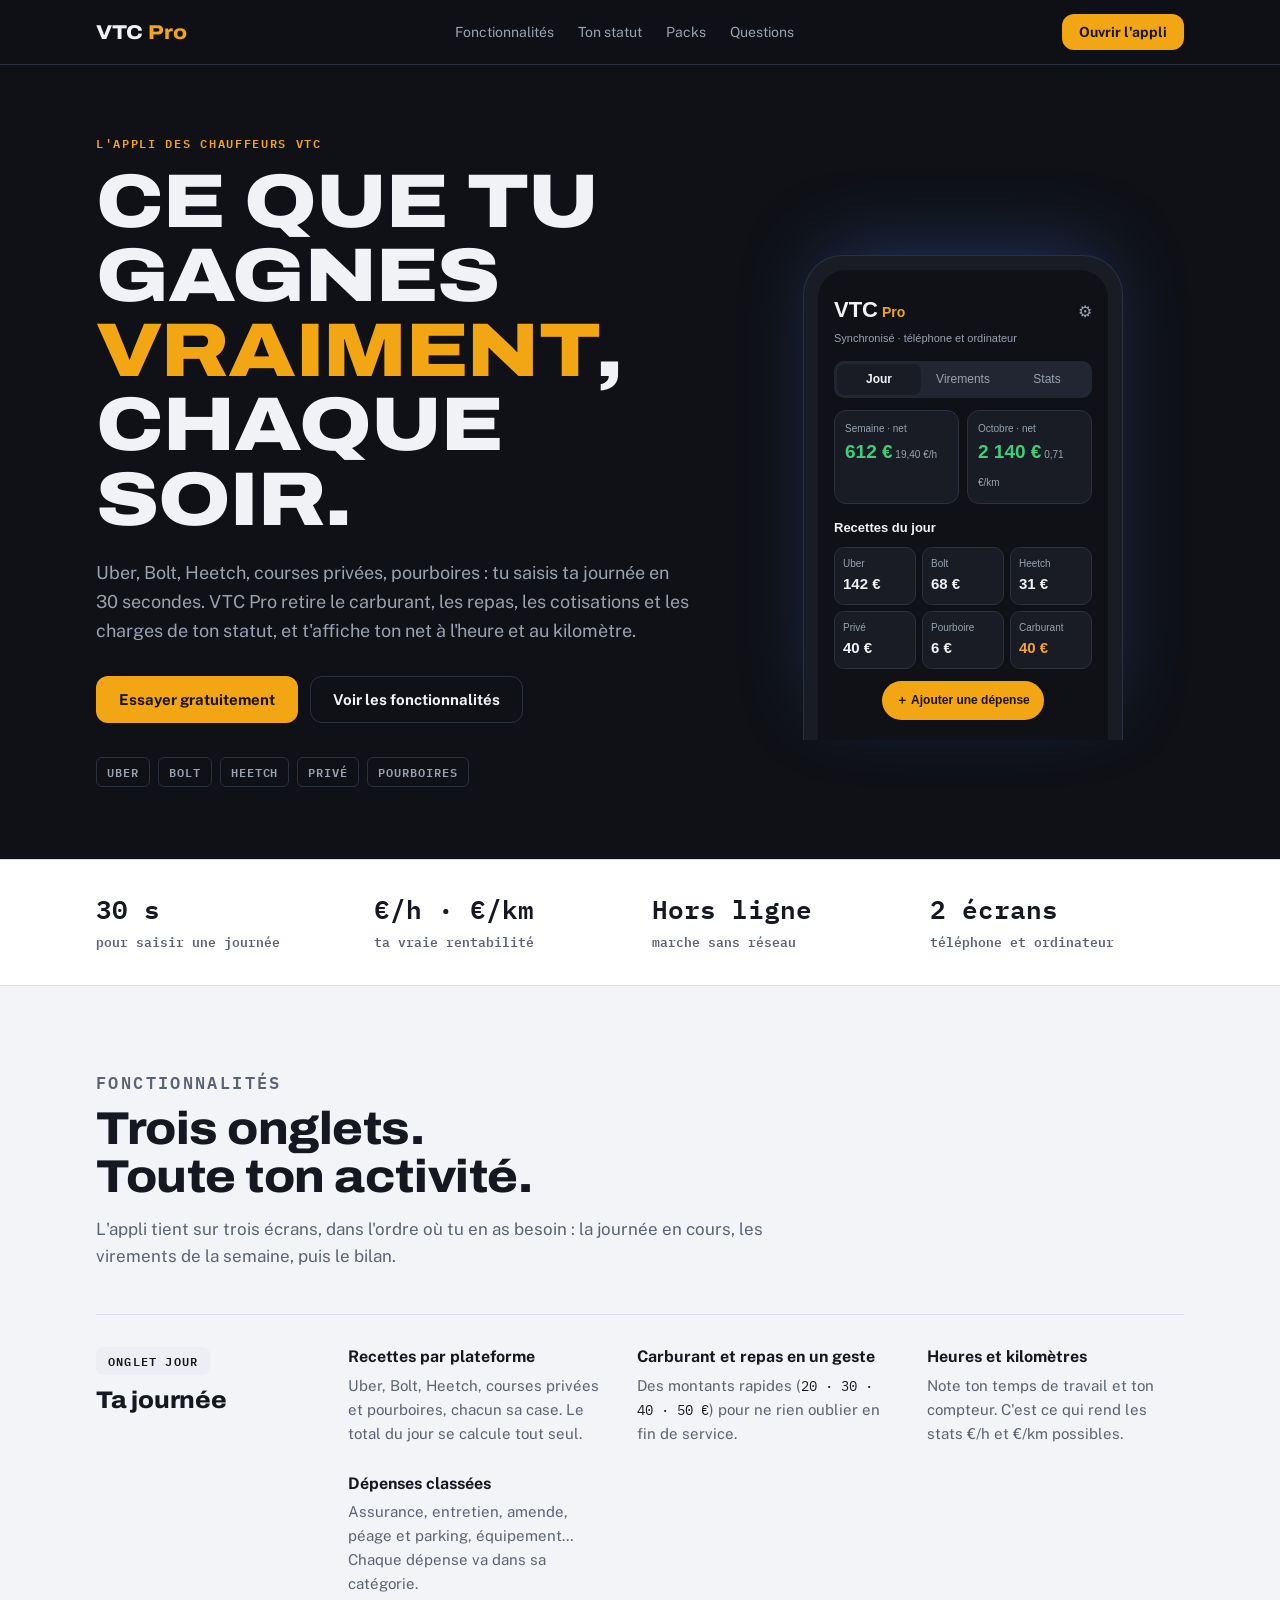
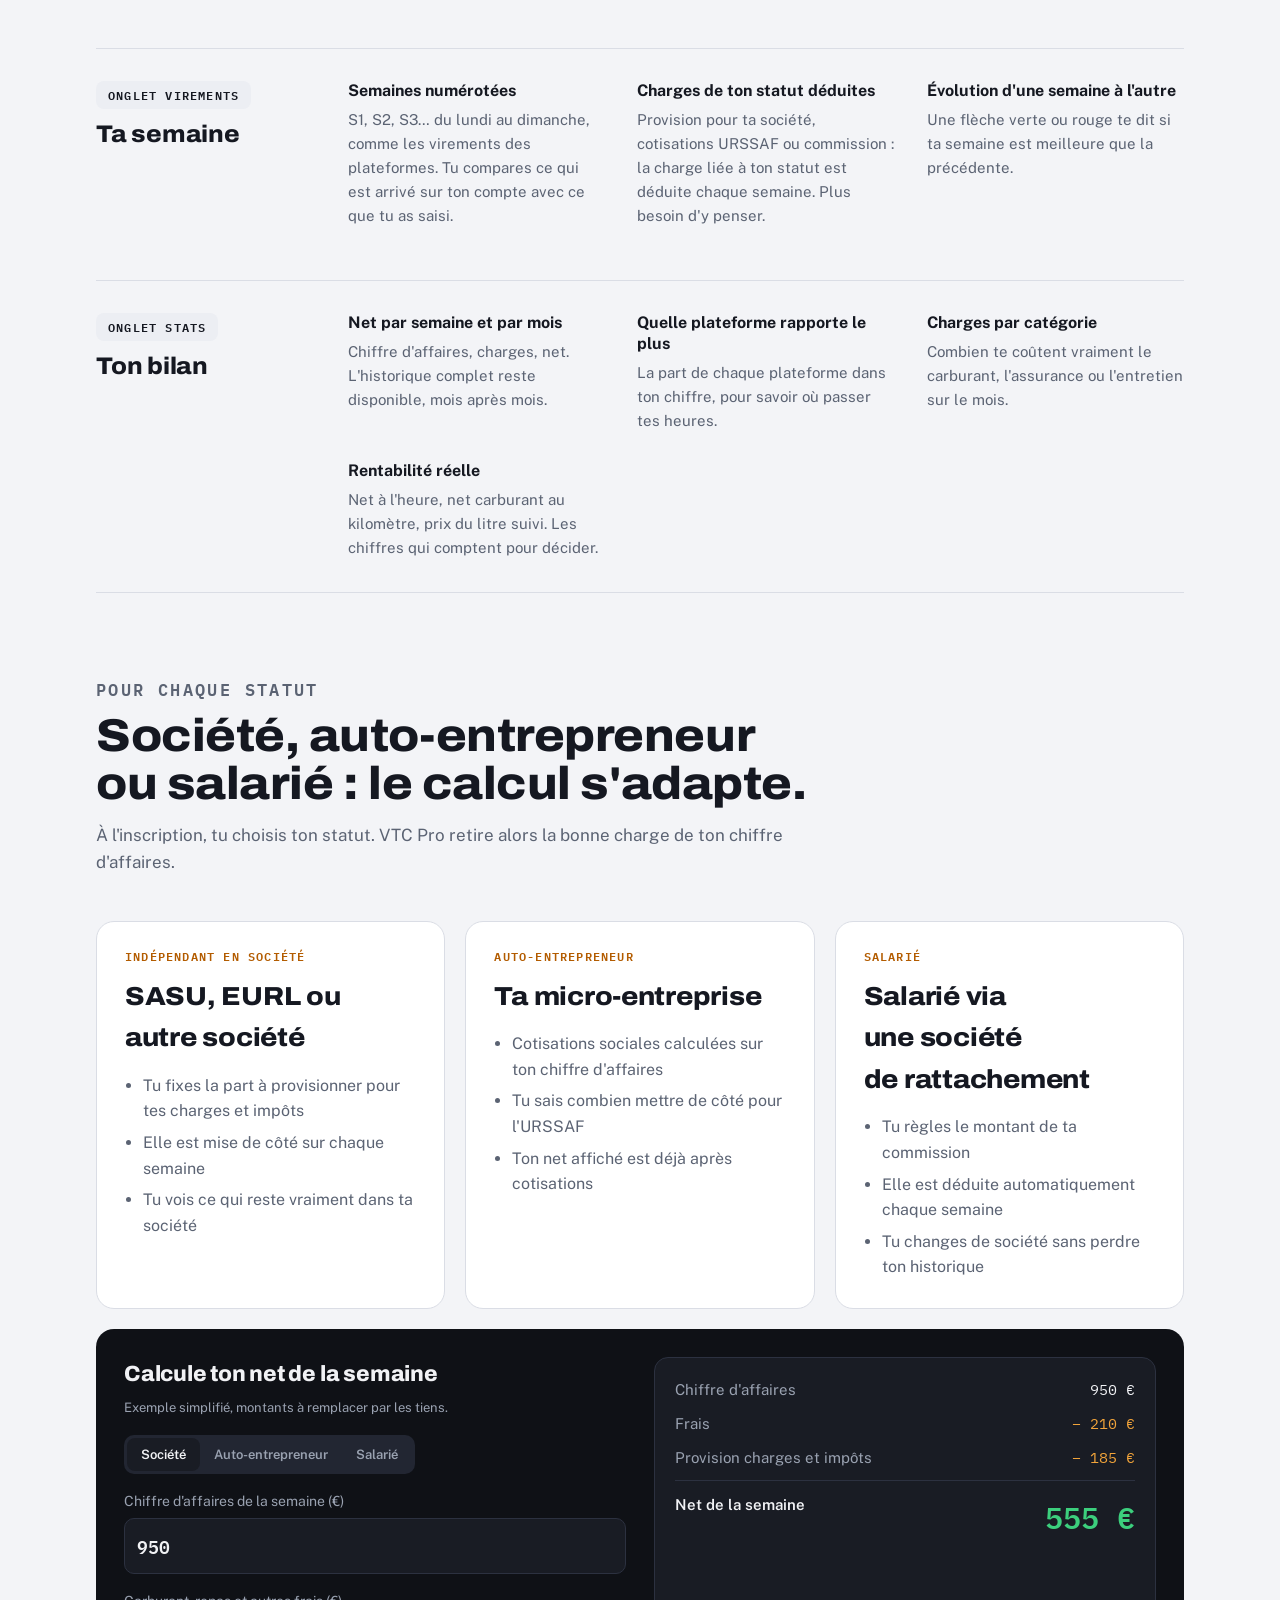
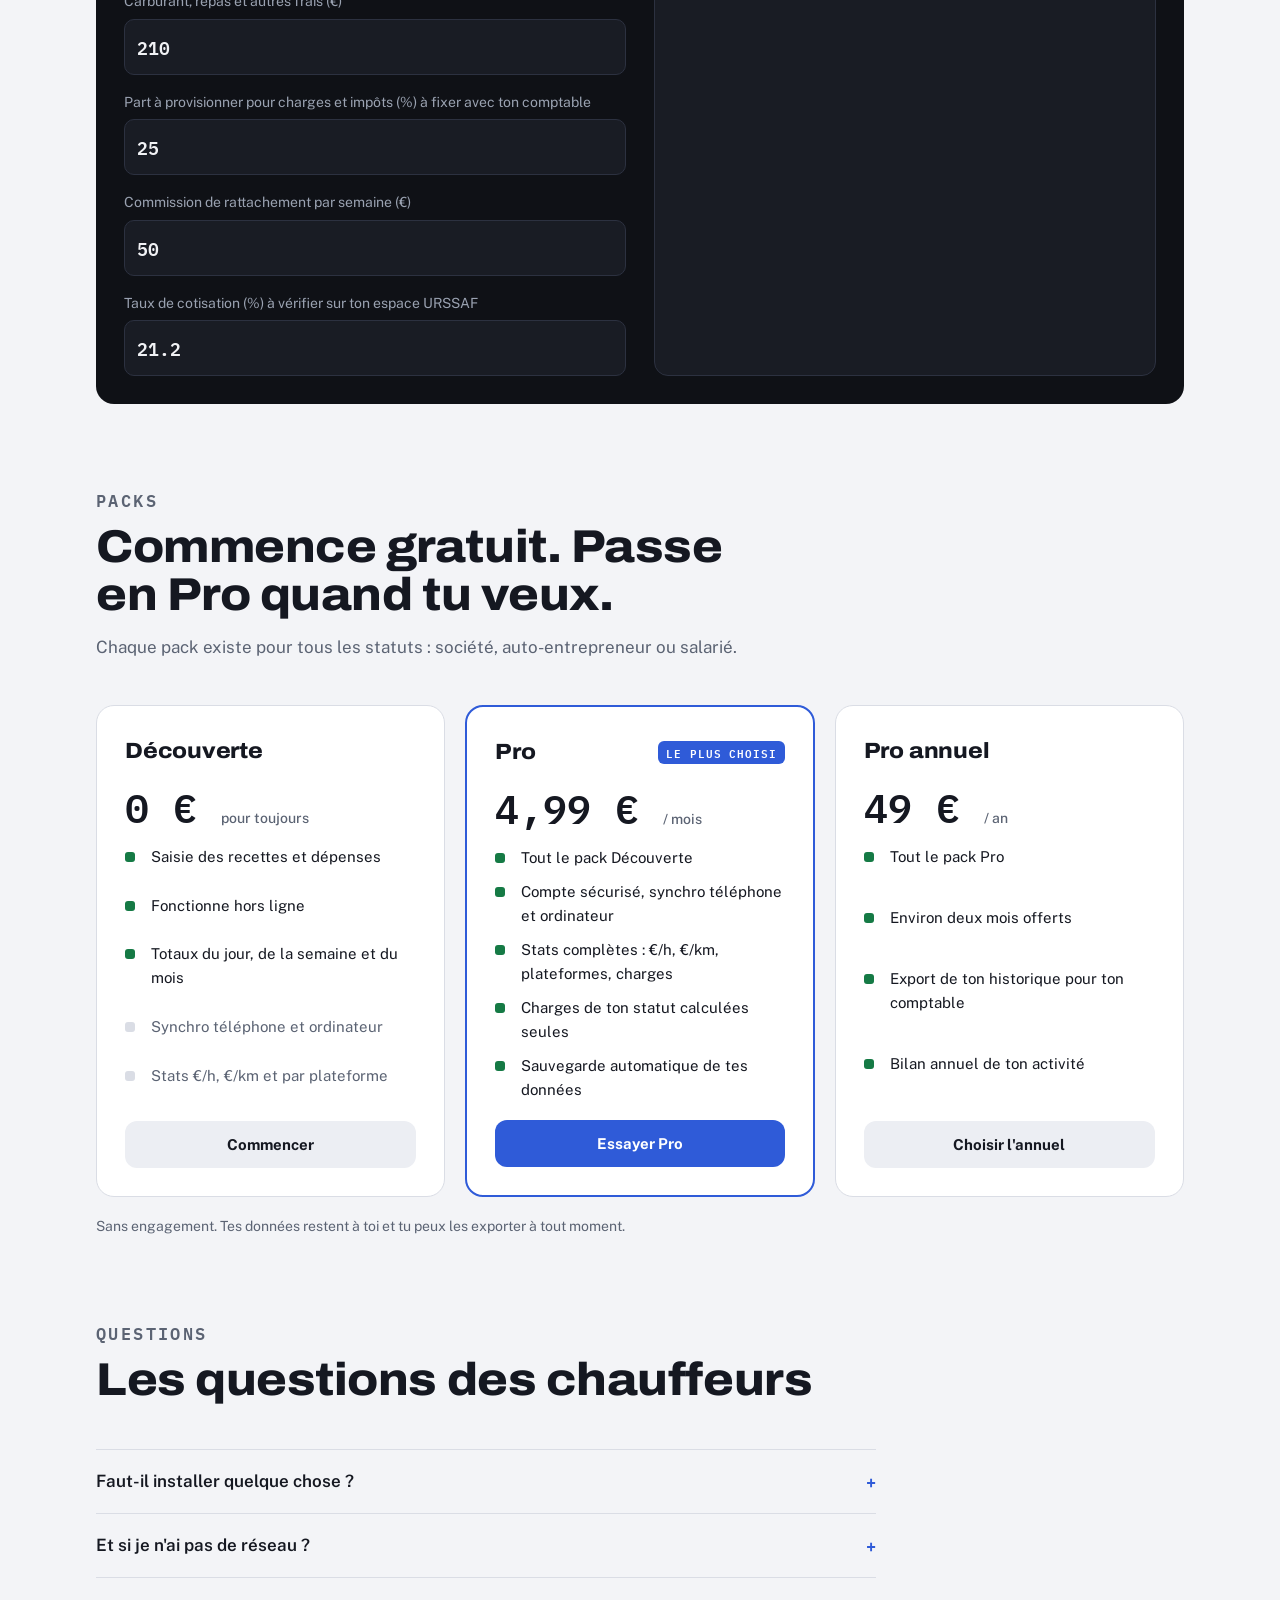
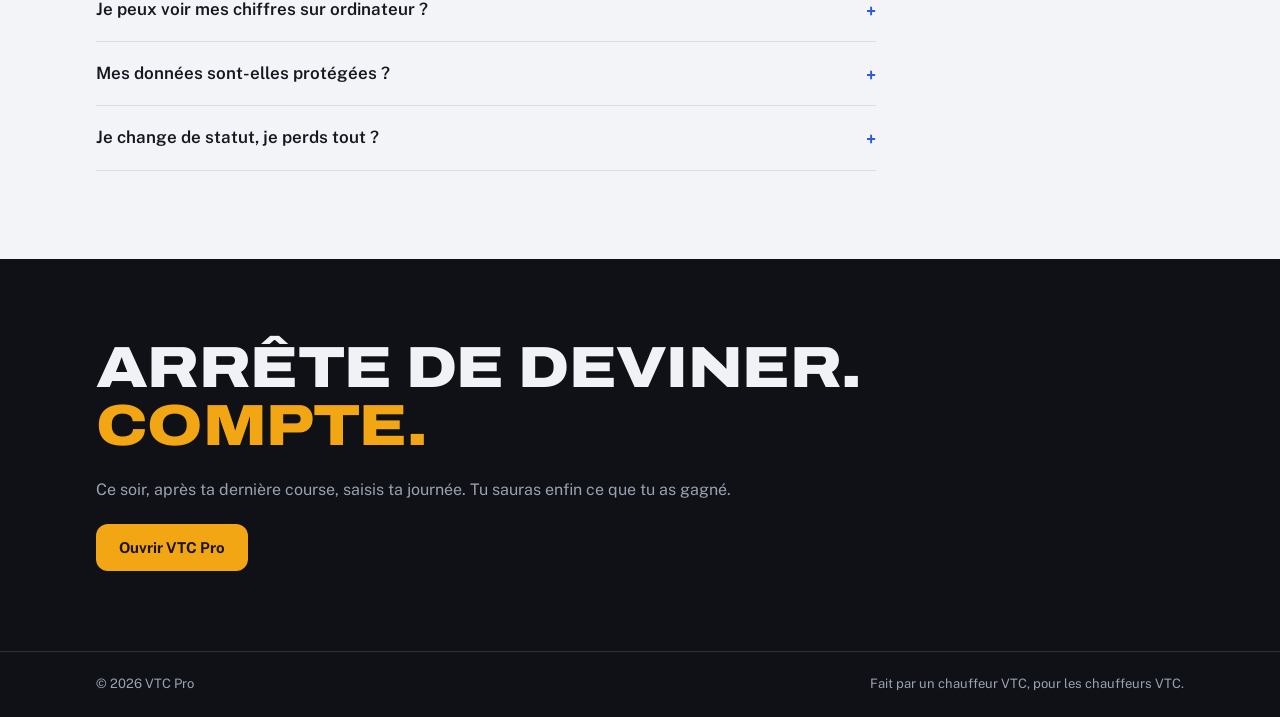
==== site/index.html @ 593b691b "Ajout du site vitrine (dossier site/) Le service worker ignore site/ pour ne pas écraser la copie ho" ====
<!doctype html>
<html lang="fr">
<head>
<meta charset="utf-8">
<meta name="viewport" content="width=device-width, initial-scale=1, viewport-fit=cover">
<meta name="theme-color" content="#0f1116">
<link rel="icon" href="../icon-192.png">
<link rel="apple-touch-icon" href="../apple-touch-icon.png">
<title>VTC Pro</title>
<meta name="description" content="VTC Pro : l'appli qui calcule le vrai revenu des chauffeurs VTC. Recettes Uber, Bolt, Heetch, dépenses, société, auto-entreprise ou salariat, stats €/h et €/km.">
<link rel="preconnect" href="https://fonts.googleapis.com">
<link rel="preconnect" href="https://fonts.gstatic.com" crossorigin>
<link rel="stylesheet" href="https://fonts.googleapis.com/css2?family=Archivo:wdth,wght@62..125,400..900&family=Public+Sans:wght@400;500;600&family=IBM+Plex+Mono:wght@500;600&display=swap">
<style>
/* Layout : bandeau "nuit" avec le téléphone de l'appli en héros, puis les 3 onglets de l'appli (Jour, Virements, Stats), les deux profils, les packs. Palette reprise de l'appli. */
:root {
  --bg: #f3f4f7; --surface: #ffffff; --surface-2: #eceef3; --line: #dadde5;
  --fg: #151821; --muted: #5b6373;
  --accent: #2f5bd8; --accent-fg: #ffffff;
  --net: #157a45; --charge: #b35c00; --amber: #f2a614; --amber-fg: #1d1400;
  --night: #0f1116; --night-2: #191c24; --night-3: #222632; --night-line: #2c3140; --night-fg: #f1f2f5; --night-muted: #9aa2b1; --night-net: #3ccf7d;
  --f-display: "Archivo", "Arial Narrow", system-ui, sans-serif;
  --f-body: "Public Sans", -apple-system, "Segoe UI", Roboto, sans-serif;
  --f-num: "IBM Plex Mono", ui-monospace, "SF Mono", Menlo, monospace;
}
@media (prefers-color-scheme: dark) { :root:not([data-theme="light"]) {
  --bg: #12141a; --surface: #191c24; --surface-2: #222632; --line: #2c3140;
  --fg: #f1f2f5; --muted: #9aa2b1; --accent: #6b90f5; --accent-fg: #0b1430;
  --net: #3ccf7d; --charge: #f2a43a; color-scheme: dark } }
:root[data-theme="dark"] {
  --bg: #12141a; --surface: #191c24; --surface-2: #222632; --line: #2c3140;
  --fg: #f1f2f5; --muted: #9aa2b1; --accent: #6b90f5; --accent-fg: #0b1430;
  --net: #3ccf7d; --charge: #f2a43a; color-scheme: dark }

* { box-sizing: border-box; }
html { padding-top: env(safe-area-inset-top, 0px); padding-bottom: env(safe-area-inset-bottom, 0px); }
body { margin: 0; background: var(--bg); color: var(--fg); font: 16px/1.6 var(--f-body); -webkit-font-smoothing: antialiased; }
body::before { content: ""; position: fixed; inset: 0 0 auto; height: env(safe-area-inset-top, 0px); z-index: 10; background: var(--night); }
.wrap { max-width: 1120px; margin: 0 auto; padding-left: max(16px, env(safe-area-inset-left, 0px)); padding-right: max(16px, env(safe-area-inset-right, 0px)); }
h1, h2, h3 { font-family: var(--f-display); text-wrap: balance; margin: 0; letter-spacing: -0.01em; }
p { margin: 0; }
a { color: inherit; }
.num { font-family: var(--f-num); font-variant-numeric: tabular-nums; }
.eyebrow { font: 600 12px/1 var(--f-num); letter-spacing: 0.14em; text-transform: uppercase; color: var(--accent); }
.btn { display: inline-flex; align-items: center; gap: 8px; font: 700 15px/1 var(--f-body); padding: 15px 22px; border-radius: 12px; text-decoration: none; border: 1px solid transparent; cursor: pointer; transition: transform .15s ease, background .15s ease; }
.btn:hover { transform: translateY(-1px); }
.btn:focus-visible, button:focus-visible, input:focus-visible, summary:focus-visible { outline: 3px solid var(--amber); outline-offset: 2px; }
.btn-amber { background: var(--amber); color: var(--amber-fg); }
.btn-ghost { border-color: var(--night-line); color: var(--night-fg); }

/* ---------- Nav + héros ---------- */
.night { background: var(--night); color: var(--night-fg); }
nav.top { position: sticky; top: env(safe-area-inset-top, 0px); z-index: 5; background: color-mix(in srgb, var(--night) 92%, transparent); backdrop-filter: blur(10px); border-bottom: 1px solid var(--night-line); }
nav.top .wrap { display: flex; align-items: center; justify-content: space-between; gap: 16px; padding-block: 14px; }
.logo { font: 800 20px/1 var(--f-display); font-stretch: 112%; color: var(--night-fg); text-decoration: none; }
.logo span { color: var(--amber); }
nav.top ul { display: flex; gap: 24px; list-style: none; margin: 0; padding: 0; font-size: 14px; color: var(--night-muted); }
nav.top ul a { text-decoration: none; }
nav.top ul a:hover { color: var(--night-fg); }
nav.top .btn { padding: 10px 16px; font-size: 14px; }
@media (max-width: 760px) { nav.top ul { display: none; } }

.hero .wrap { display: grid; grid-template-columns: 1.15fr 0.85fr; gap: 48px; align-items: center; padding-block: 72px 0; }
.hero h1 { font-size: clamp(40px, 6.4vw, 76px); line-height: 0.98; font-weight: 850; font-stretch: 118%; text-transform: uppercase; }
.hero h1 em { font-style: normal; color: var(--amber); }
.hero .lead { margin-top: 22px; font-size: 18px; color: var(--night-muted); max-width: 34em; }
.hero .ctas { display: flex; flex-wrap: wrap; gap: 12px; margin-top: 30px; }
.plates { display: flex; flex-wrap: wrap; gap: 8px; margin-top: 34px; }
.plate { font: 600 12px/1 var(--f-num); letter-spacing: 0.08em; padding: 8px 10px; border: 1px solid var(--night-line); border-radius: 6px; color: var(--night-muted); }
.hero-text { padding-bottom: 72px; min-width: 0; }

/* téléphone : copie de l'écran Jour de l'appli */
.phone { justify-self: center; width: min(320px, 100%); background: var(--night-2); border: 1px solid var(--night-line); border-bottom: 0; border-radius: 40px 40px 0 0; padding: 14px 14px 0; box-shadow: 0 -20px 80px -20px rgba(74,120,240,.35); }
.screen { background: var(--night); border-radius: 28px 28px 0 0; padding: 22px 16px 0; font-family: -apple-system, "SF Pro Text", "Segoe UI", Roboto, sans-serif; overflow: hidden; position: relative; }
.scr-h { display: flex; justify-content: space-between; align-items: baseline; }
.scr-h b { font-size: 22px; font-weight: 800; }
.scr-h b i { font-style: normal; color: var(--amber); font-size: 14px; margin-left: 4px; }
.scr-sub { font-size: 11px; color: var(--night-muted); margin-top: 2px; }
.scr-tabs { display: grid; grid-template-columns: repeat(3, 1fr); background: var(--night-3); border-radius: 10px; padding: 3px; margin: 14px 0 12px; font-size: 12px; text-align: center; }
.scr-tabs span { padding: 6px 0; border-radius: 8px; color: var(--night-muted); }
.scr-tabs span.on { background: var(--night-2); color: var(--night-fg); font-weight: 600; }
.scr-sum { display: grid; grid-template-columns: 1fr 1fr; gap: 8px; }
.scr-card { background: var(--night-2); border: 1px solid var(--night-line); border-radius: 12px; padding: 10px; }
.scr-card small { font-size: 10px; color: var(--night-muted); display: block; }
.scr-card strong { font-size: 19px; font-weight: 800; color: var(--night-net); font-variant-numeric: tabular-nums; }
.scr-card em { font-style: normal; font-size: 10px; color: var(--night-muted); }
.scr-h2 { font-size: 13px; font-weight: 700; margin: 14px 0 8px; }
.scr-tiles { display: grid; grid-template-columns: 1fr 1fr 1fr; gap: 6px; }
.tile { background: var(--night-2); border: 1px solid var(--night-line); border-radius: 10px; padding: 8px; font-size: 10px; color: var(--night-muted); }
.tile b { display: block; font-size: 15px; color: var(--night-fg); font-variant-numeric: tabular-nums; }
.tile.ch b { color: #f2a43a; }
.scr-fab { margin: 14px auto 0; width: max-content; background: var(--amber); color: var(--amber-fg); font-size: 12px; font-weight: 700; padding: 10px 14px; border-radius: 999px; transform: translateY(-2px); }
.scr-pad { height: 18px; }
@media (max-width: 860px) {
  .hero .wrap { grid-template-columns: 1fr; padding-block: 48px 0; gap: 8px; }
  .hero-text { padding-bottom: 32px; }
}

/* ---------- Sections ---------- */
section.block { padding-block: 88px; }
.sec-head { display: grid; gap: 14px; max-width: 46em; margin-bottom: 44px; }
.sec-head h2 { font-size: clamp(30px, 4.2vw, 46px); line-height: 1.05; font-weight: 800; font-stretch: 108%; }
.sec-head p { color: var(--muted); font-size: 17px; }

/* fonctionnalités : les 3 onglets */
.tabsec { display: grid; gap: 20px; }
.tabrow { display: grid; grid-template-columns: 220px 1fr; gap: 32px; padding: 32px 0; border-top: 1px solid var(--line); }
.tabrow:last-child { border-bottom: 1px solid var(--line); }
.tabname { display: grid; gap: 6px; align-content: start; }
.tabname .chip { width: max-content; font: 600 12px/1 var(--f-num); letter-spacing: .1em; text-transform: uppercase; background: var(--surface-2); color: var(--fg); padding: 8px 12px; border-radius: 8px; }
.tabname h3 { font-size: 24px; font-weight: 800; font-stretch: 105%; }
.feats { display: grid; grid-template-columns: repeat(auto-fit, minmax(230px, 1fr)); gap: 28px 32px; min-width: 0; }
.feat h4 { margin: 0 0 6px; font: 700 16px/1.3 var(--f-body); }
.feat p { color: var(--muted); font-size: 15px; }
.feat .num { color: var(--fg); font-size: 14px; }
@media (max-width: 760px) { .tabrow { grid-template-columns: 1fr; gap: 18px; } }

/* bande chiffres */
.ribbon { background: var(--surface); border-block: 1px solid var(--line); }
.ribbon .wrap { display: grid; grid-template-columns: repeat(4, 1fr); gap: 24px; padding-block: 34px; }
.ribbon div div { font: 600 26px/1.1 var(--f-num); }
.ribbon small { color: var(--muted); font-size: 13px; }
@media (max-width: 760px) { .ribbon .wrap { grid-template-columns: 1fr 1fr; } }

/* profils + calculateur */
.profiles { display: grid; grid-template-columns: repeat(3, 1fr); gap: 20px; }
.prof { background: var(--surface); border: 1px solid var(--line); border-radius: 18px; padding: 28px; display: grid; gap: 14px; align-content: start; }
.prof h3 { font-size: 26px; font-weight: 800; font-stretch: 108%; }
.prof ul { margin: 0; padding-left: 18px; color: var(--muted); display: grid; gap: 6px; }
.prof .tag { font: 600 12px/1 var(--f-num); letter-spacing: .1em; text-transform: uppercase; color: var(--charge); }
@media (max-width: 900px) { .profiles { grid-template-columns: 1fr; } }

.calc { margin-top: 20px; background: var(--night); color: var(--night-fg); border-radius: 18px; padding: 28px; display: grid; grid-template-columns: 1fr 1fr; gap: 28px; }
.calc h3 { font-size: 22px; font-weight: 800; }
.calc .note { color: var(--night-muted); font-size: 13px; margin-top: 6px; }
.seg { display: inline-grid; grid-template-columns: repeat(3, auto); max-width: 100%; background: var(--night-3); border-radius: 10px; padding: 3px; margin-top: 16px; }
.seg button { font: 600 13px/1 var(--f-body); background: transparent; color: var(--night-muted); border: 0; padding: 10px 14px; border-radius: 8px; cursor: pointer; }
.seg button[aria-pressed="true"] { background: var(--night-2); color: var(--night-fg); }
.field { display: grid; gap: 6px; margin-top: 16px; font-size: 14px; color: var(--night-muted); }
.field input { font: 600 18px/1 var(--f-num); background: var(--night-2); color: var(--night-fg); border: 1px solid var(--night-line); border-radius: 10px; padding: 12px; width: 100%; color-scheme: dark; }
.result { background: var(--night-2); border: 1px solid var(--night-line); border-radius: 14px; padding: 20px; display: grid; gap: 10px; align-content: start; }
.line { display: flex; justify-content: space-between; gap: 12px; font-size: 15px; color: var(--night-muted); }
.line .num { color: var(--night-fg); }
.line.minus .num { color: #f2a43a; }
.line.total { border-top: 1px solid var(--night-line); padding-top: 12px; color: var(--night-fg); font-weight: 600; }
.line.total .num { color: var(--night-net); font-size: 30px; font-weight: 600; }
@media (max-width: 760px) { .calc { grid-template-columns: 1fr; } }

/* packs */
.packs { display: grid; grid-template-columns: repeat(3, 1fr); gap: 20px; align-items: stretch; }
.pack { background: var(--surface); border: 1px solid var(--line); border-radius: 18px; padding: 28px; display: flex; flex-direction: column; gap: 18px; }
.pack.star { border: 2px solid var(--accent); }
.pack .pname { display: flex; justify-content: space-between; align-items: center; gap: 8px; }
.pack h3 { font-size: 22px; font-weight: 800; font-stretch: 108%; }
.badge { font: 600 11px/1 var(--f-num); letter-spacing: .08em; text-transform: uppercase; background: var(--accent); color: var(--accent-fg); padding: 6px 8px; border-radius: 6px; }
.price { font: 600 40px/1 var(--f-num); }
.price small { font: 500 14px var(--f-body); color: var(--muted); }
.pack ul { list-style: none; margin: 0; padding: 0; display: grid; gap: 10px; font-size: 15px; flex: 1; }
.pack li { display: grid; grid-template-columns: 18px 1fr; gap: 8px; }
.pack li::before { content: ""; width: 10px; height: 10px; margin-top: 7px; border-radius: 3px; background: var(--net); }
.pack li.off { color: var(--muted); }
.pack li.off::before { background: var(--line); }
.pack .btn { justify-content: center; background: var(--surface-2); color: var(--fg); }
.pack.star .btn { background: var(--accent); color: var(--accent-fg); }
@media (max-width: 860px) { .packs { grid-template-columns: 1fr; } }
.packnote { margin-top: 18px; color: var(--muted); font-size: 14px; }

/* FAQ */
.faq { display: grid; gap: 0; max-width: 780px; }
.faq details { border-top: 1px solid var(--line); padding-block: 18px; }
.faq details:last-child { border-bottom: 1px solid var(--line); }
.faq summary { cursor: pointer; font-weight: 600; font-size: 17px; list-style: none; display: flex; justify-content: space-between; gap: 16px; }
.faq summary::after { content: "+"; font-family: var(--f-num); color: var(--accent); }
.faq details[open] summary::after { content: "−"; }
.faq details p { color: var(--muted); margin-top: 10px; max-width: 62ch; }

/* CTA final */
.final .wrap { padding-block: 80px; display: grid; gap: 22px; justify-items: start; }
.final h2 { font-size: clamp(32px, 5vw, 58px); line-height: 1; font-weight: 850; font-stretch: 118%; text-transform: uppercase; }
.final h2 em { font-style: normal; color: var(--amber); }
.final p { color: var(--night-muted); max-width: 40em; }
footer { background: var(--night); color: var(--night-muted); font-size: 13px; border-top: 1px solid var(--night-line); }
footer .wrap { display: flex; flex-wrap: wrap; justify-content: space-between; gap: 12px; padding-block: 22px; }

@media (prefers-reduced-motion: no-preference) {
  .phone { animation: rise .9s cubic-bezier(.2,.7,.2,1) both; }
  @keyframes rise { from { transform: translateY(40px); } to { transform: none; } }
}
</style>
</head>
<body>
<header class="night">
  <nav class="top" aria-label="Navigation principale">
    <div class="wrap">
      <a class="logo" href="#top">VTC <span>Pro</span></a>
      <ul>
        <li><a href="#fonctions">Fonctionnalités</a></li>
        <li><a href="#profils">Ton statut</a></li>
        <li><a href="#packs">Packs</a></li>
        <li><a href="#faq">Questions</a></li>
      </ul>
      <a class="btn btn-amber" href="../">Ouvrir l'appli</a>
    </div>
  </nav>

  <div class="hero" id="top">
    <div class="wrap">
      <div class="hero-text">
        <p class="eyebrow" style="color:var(--amber)">L'appli des chauffeurs VTC</p>
        <h1 style="margin-top:16px">Ce que tu gagnes <em>vraiment</em>, chaque soir.</h1>
        <p class="lead">Uber, Bolt, Heetch, courses privées, pourboires : tu saisis ta journée en 30 secondes. VTC Pro retire le carburant, les repas, les cotisations et les charges de ton statut, et t'affiche ton net à l'heure et au kilomètre.</p>
        <div class="ctas">
          <a class="btn btn-amber" href="../">Essayer gratuitement</a>
          <a class="btn btn-ghost" href="#fonctions">Voir les fonctionnalités</a>
        </div>
        <div class="plates" aria-label="Plateformes prises en charge">
          <span class="plate">UBER</span><span class="plate">BOLT</span><span class="plate">HEETCH</span><span class="plate">PRIVÉ</span><span class="plate">POURBOIRES</span>
        </div>
      </div>

      <div class="phone" aria-label="Aperçu de l'écran Jour de l'appli, données d'exemple">
        <div class="screen">
          <div class="scr-h"><b>VTC<i>Pro</i></b><span style="font-size:16px;color:var(--night-muted)">⚙︎</span></div>
          <div class="scr-sub">Synchronisé · téléphone et ordinateur</div>
          <div class="scr-tabs"><span class="on">Jour</span><span>Virements</span><span>Stats</span></div>
          <div class="scr-sum">
            <div class="scr-card"><small>Semaine · net</small><strong>612 €</strong><em> 19,40 €/h</em></div>
            <div class="scr-card"><small>Octobre · net</small><strong>2 140 €</strong><em> 0,71 €/km</em></div>
          </div>
          <div class="scr-h2">Recettes du jour</div>
          <div class="scr-tiles">
            <div class="tile">Uber<b>142 €</b></div>
            <div class="tile">Bolt<b>68 €</b></div>
            <div class="tile">Heetch<b>31 €</b></div>
            <div class="tile">Privé<b>40 €</b></div>
            <div class="tile">Pourboire<b>6 €</b></div>
            <div class="tile ch">Carburant<b>40 €</b></div>
          </div>
          <div class="scr-fab">＋ Ajouter une dépense</div>
          <div class="scr-pad"></div>
        </div>
      </div>
    </div>
  </div>
</header>

<main>
  <div class="ribbon">
    <div class="wrap">
      <div><div>30 s</div><small>pour saisir une journée</small></div>
      <div><div>€/h · €/km</div><small>ta vraie rentabilité</small></div>
      <div><div>Hors ligne</div><small>marche sans réseau</small></div>
      <div><div>2 écrans</div><small>téléphone et ordinateur</small></div>
    </div>
  </div>

  <section class="block" id="fonctions">
    <div class="wrap">
      <div class="sec-head">
        <p class="eyebrow">Fonctionnalités</p>
        <h2>Trois onglets. Toute ton activité.</h2>
        <p>L'appli tient sur trois écrans, dans l'ordre où tu en as besoin : la journée en cours, les virements de la semaine, puis le bilan.</p>
      </div>

      <div class="tabsec">
        <div class="tabrow">
          <div class="tabname"><span class="chip">Onglet Jour</span><h3>Ta journée</h3></div>
          <div class="feats">
            <div class="feat"><h4>Recettes par plateforme</h4><p>Uber, Bolt, Heetch, courses privées et pourboires, chacun sa case. Le total du jour se calcule tout seul.</p></div>
            <div class="feat"><h4>Carburant et repas en un geste</h4><p>Des montants rapides (<span class="num">20 · 30 · 40 · 50 €</span>) pour ne rien oublier en fin de service.</p></div>
            <div class="feat"><h4>Heures et kilomètres</h4><p>Note ton temps de travail et ton compteur. C'est ce qui rend les stats €/h et €/km possibles.</p></div>
            <div class="feat"><h4>Dépenses classées</h4><p>Assurance, entretien, amende, péage et parking, équipement… Chaque dépense va dans sa catégorie.</p></div>
          </div>
        </div>

        <div class="tabrow">
          <div class="tabname"><span class="chip">Onglet Virements</span><h3>Ta semaine</h3></div>
          <div class="feats">
            <div class="feat"><h4>Semaines numérotées</h4><p>S1, S2, S3… du lundi au dimanche, comme les virements des plateformes. Tu compares ce qui est arrivé sur ton compte avec ce que tu as saisi.</p></div>
            <div class="feat"><h4>Charges de ton statut déduites</h4><p>Provision pour ta société, cotisations URSSAF ou commission : la charge liée à ton statut est déduite chaque semaine. Plus besoin d'y penser.</p></div>
            <div class="feat"><h4>Évolution d'une semaine à l'autre</h4><p>Une flèche verte ou rouge te dit si ta semaine est meilleure que la précédente.</p></div>
          </div>
        </div>

        <div class="tabrow">
          <div class="tabname"><span class="chip">Onglet Stats</span><h3>Ton bilan</h3></div>
          <div class="feats">
            <div class="feat"><h4>Net par semaine et par mois</h4><p>Chiffre d'affaires, charges, net. L'historique complet reste disponible, mois après mois.</p></div>
            <div class="feat"><h4>Quelle plateforme rapporte le plus</h4><p>La part de chaque plateforme dans ton chiffre, pour savoir où passer tes heures.</p></div>
            <div class="feat"><h4>Charges par catégorie</h4><p>Combien te coûtent vraiment le carburant, l'assurance ou l'entretien sur le mois.</p></div>
            <div class="feat"><h4>Rentabilité réelle</h4><p>Net à l'heure, net carburant au kilomètre, prix du litre suivi. Les chiffres qui comptent pour décider.</p></div>
          </div>
        </div>
      </div>
    </div>
  </section>

  <section class="block" id="profils" style="padding-top:0">
    <div class="wrap">
      <div class="sec-head">
        <p class="eyebrow">Pour chaque statut</p>
        <h2>Société, auto-entrepreneur ou salarié : le calcul s'adapte.</h2>
        <p>À l'inscription, tu choisis ton statut. VTC Pro retire alors la bonne charge de ton chiffre d'affaires.</p>
      </div>

      <div class="profiles">
        <div class="prof">
          <span class="tag">Indépendant en société</span>
          <h3>SASU, EURL ou autre société</h3>
          <ul>
            <li>Tu fixes la part à provisionner pour tes charges et impôts</li>
            <li>Elle est mise de côté sur chaque semaine</li>
            <li>Tu vois ce qui reste vraiment dans ta société</li>
          </ul>
        </div>
        <div class="prof">
          <span class="tag">Auto-entrepreneur</span>
          <h3>Ta micro-entreprise</h3>
          <ul>
            <li>Cotisations sociales calculées sur ton chiffre d'affaires</li>
            <li>Tu sais combien mettre de côté pour l'URSSAF</li>
            <li>Ton net affiché est déjà après cotisations</li>
          </ul>
        </div>
        <div class="prof">
          <span class="tag">Salarié</span>
          <h3>Salarié via une société de rattachement</h3>
          <ul>
            <li>Tu règles le montant de ta commission</li>
            <li>Elle est déduite automatiquement chaque semaine</li>
            <li>Tu changes de société sans perdre ton historique</li>
          </ul>
        </div>
      </div>

      <div class="calc" aria-labelledby="calcTitle">
        <div>
          <h3 id="calcTitle">Calcule ton net de la semaine</h3>
          <p class="note">Exemple simplifié, montants à remplacer par les tiens.</p>
          <div class="seg" role="group" aria-label="Statut">
            <button type="button" id="sSoc" aria-pressed="true">Société</button>
            <button type="button" id="sAe" aria-pressed="false">Auto-entrepreneur</button>
            <button type="button" id="sRat" aria-pressed="false">Salarié</button>
          </div>
          <label class="field" for="ca">Chiffre d'affaires de la semaine (€)
            <input id="ca" type="number" inputmode="decimal" min="0" step="10" value="950">
          </label>
          <label class="field" for="frais">Carburant, repas et autres frais (€)
            <input id="frais" type="number" inputmode="decimal" min="0" step="5" value="210">
          </label>
          <label class="field" id="rowProv" for="prov">Part à provisionner pour charges et impôts (%) à fixer avec ton comptable
            <input id="prov" type="number" inputmode="decimal" min="0" max="80" step="1" value="25">
          </label>
          <label class="field" id="rowCom" for="com" hidden>Commission de rattachement par semaine (€)
            <input id="com" type="number" inputmode="decimal" min="0" step="5" value="50">
          </label>
          <label class="field" id="rowTaux" for="taux" hidden>Taux de cotisation (%) à vérifier sur ton espace URSSAF
            <input id="taux" type="number" inputmode="decimal" min="0" max="60" step="0.1" value="21.2">
          </label>
        </div>
        <div class="result" aria-live="polite">
          <div class="line"><span>Chiffre d'affaires</span><span class="num" id="rCa"></span></div>
          <div class="line minus"><span>Frais</span><span class="num" id="rFr"></span></div>
          <div class="line minus"><span id="rLbl">Provision charges et impôts</span><span class="num" id="rCh"></span></div>
          <div class="line total"><span>Net de la semaine</span><span class="num" id="rNet"></span></div>
        </div>
      </div>
    </div>
  </section>

  <section class="block" id="packs" style="padding-top:0">
    <div class="wrap">
      <div class="sec-head">
        <p class="eyebrow">Packs</p>
        <h2>Commence gratuit. Passe en Pro quand tu veux.</h2>
        <p>Chaque pack existe pour tous les statuts : société, auto-entrepreneur ou salarié.</p>
      </div>

      <div class="packs">
        <div class="pack">
          <div class="pname"><h3>Découverte</h3></div>
          <div class="price">0 € <small>pour toujours</small></div>
          <ul>
            <li>Saisie des recettes et dépenses</li>
            <li>Fonctionne hors ligne</li>
            <li>Totaux du jour, de la semaine et du mois</li>
            <li class="off">Synchro téléphone et ordinateur</li>
            <li class="off">Stats €/h, €/km et par plateforme</li>
          </ul>
          <a class="btn" href="../">Commencer</a>
        </div>
        <div class="pack star">
          <div class="pname"><h3>Pro</h3><span class="badge">Le plus choisi</span></div>
          <div class="price">4,99 € <small>/ mois</small></div>
          <ul>
            <li>Tout le pack Découverte</li>
            <li>Compte sécurisé, synchro téléphone et ordinateur</li>
            <li>Stats complètes : €/h, €/km, plateformes, charges</li>
            <li>Charges de ton statut calculées seules</li>
            <li>Sauvegarde automatique de tes données</li>
          </ul>
          <a class="btn" href="../">Essayer Pro</a>
        </div>
        <div class="pack">
          <div class="pname"><h3>Pro annuel</h3></div>
          <div class="price">49 € <small>/ an</small></div>
          <ul>
            <li>Tout le pack Pro</li>
            <li>Environ deux mois offerts</li>
            <li>Export de ton historique pour ton comptable</li>
            <li>Bilan annuel de ton activité</li>
          </ul>
          <a class="btn" href="../">Choisir l'annuel</a>
        </div>
      </div>
      <p class="packnote">Sans engagement. Tes données restent à toi et tu peux les exporter à tout moment.</p>
    </div>
  </section>

  <section class="block" id="faq" style="padding-top:0">
    <div class="wrap">
      <div class="sec-head">
        <p class="eyebrow">Questions</p>
        <h2>Les questions des chauffeurs</h2>
      </div>
      <div class="faq">
        <details><summary>Faut-il installer quelque chose ?</summary><p>Non. Ouvre l'appli dans Safari ou Chrome, puis « Ajouter à l'écran d'accueil ». Elle s'ouvre ensuite comme une appli normale, sur iPhone comme sur Android.</p></details>
        <details><summary>Et si je n'ai pas de réseau ?</summary><p>Tu saisis comme d'habitude. Tout est enregistré sur ton téléphone et envoyé au serveur dès que le réseau revient.</p></details>
        <details><summary>Je peux voir mes chiffres sur ordinateur ?</summary><p>Oui. Connecte-toi avec le même email et le même mot de passe : tes saisies du téléphone apparaissent sur l'ordinateur, et inversement.</p></details>
        <details><summary>Mes données sont-elles protégées ?</summary><p>Chaque compte est protégé par email et mot de passe, et la base de données n'autorise chaque chauffeur qu'à lire ses propres données.</p></details>
        <details><summary>Je change de statut, je perds tout ?</summary><p>Non. Tu passes d'auto-entrepreneur à SASU, ou l'inverse, dans les réglages. Ton historique reste intact.</p></details>
      </div>
    </div>
  </section>

  <section class="night final">
    <div class="wrap">
      <h2>Arrête de deviner.<br><em>Compte.</em></h2>
      <p>Ce soir, après ta dernière course, saisis ta journée. Tu sauras enfin ce que tu as gagné.</p>
      <a class="btn btn-amber" href="../">Ouvrir VTC Pro</a>
    </div>
  </section>
</main>

<footer>
  <div class="wrap">
    <span>© 2026 VTC Pro</span>
    <span>Fait par un chauffeur VTC, pour les chauffeurs VTC.</span>
  </div>
</footer>

<script>
(() => {
  const $ = id => document.getElementById(id);
  const eur = n => (Math.round(n * 100) / 100).toLocaleString("fr-FR", { maximumFractionDigits: 2 }) + " €";
  let mode = "soc";
  function calc() {
    const ca = Math.max(0, +$("ca").value || 0), fr = Math.max(0, +$("frais").value || 0);
    const pct = id => Math.max(0, +$(id).value || 0) / 100;
    const charge = mode === "rat" ? Math.max(0, +$("com").value || 0) : mode === "ae" ? ca * pct("taux") : Math.max(0, ca - fr) * pct("prov");
    $("rCa").textContent = eur(ca);
    $("rFr").textContent = "− " + eur(fr);
    $("rCh").textContent = "− " + eur(charge);
    $("rLbl").textContent = { soc: "Provision charges et impôts", ae: "Cotisations URSSAF", rat: "Commission" }[mode];
    const net = ca - fr - charge;
    $("rNet").textContent = eur(net);
    $("rNet").style.color = net < 0 ? "#ff6b6b" : "";
  }
  function setMode(m) {
    mode = m;
    ["soc", "ae", "rat"].forEach(k => $({ soc: "sSoc", ae: "sAe", rat: "sRat" }[k]).setAttribute("aria-pressed", m === k));
    $("rowProv").hidden = m !== "soc";
    $("rowTaux").hidden = m !== "ae";
    $("rowCom").hidden = m !== "rat";
    calc();
  }
  $("sSoc").addEventListener("click", () => setMode("soc"));
  $("sRat").addEventListener("click", () => setMode("rat"));
  $("sAe").addEventListener("click", () => setMode("ae"));
  ["ca", "frais", "prov", "com", "taux"].forEach(id => $(id).addEventListener("input", calc));
  calc();
})();
</script>

</body>
</html>
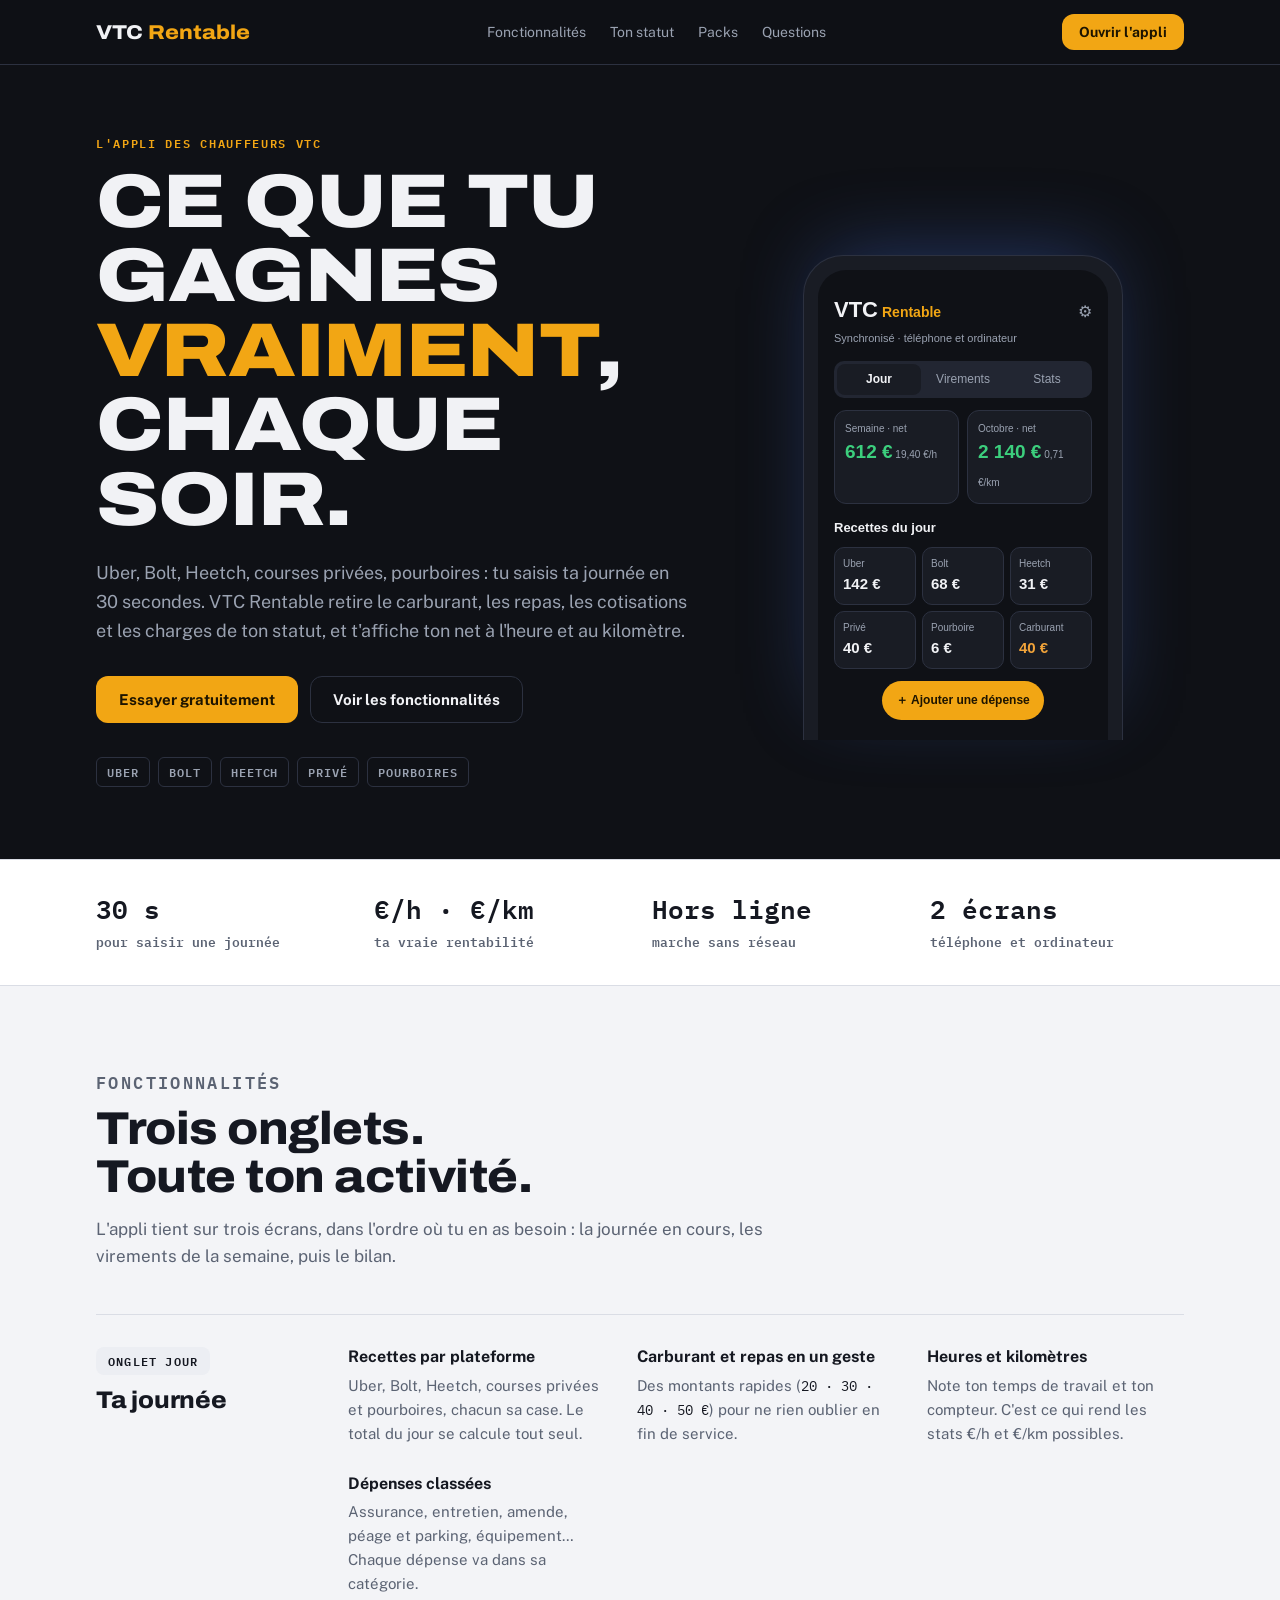
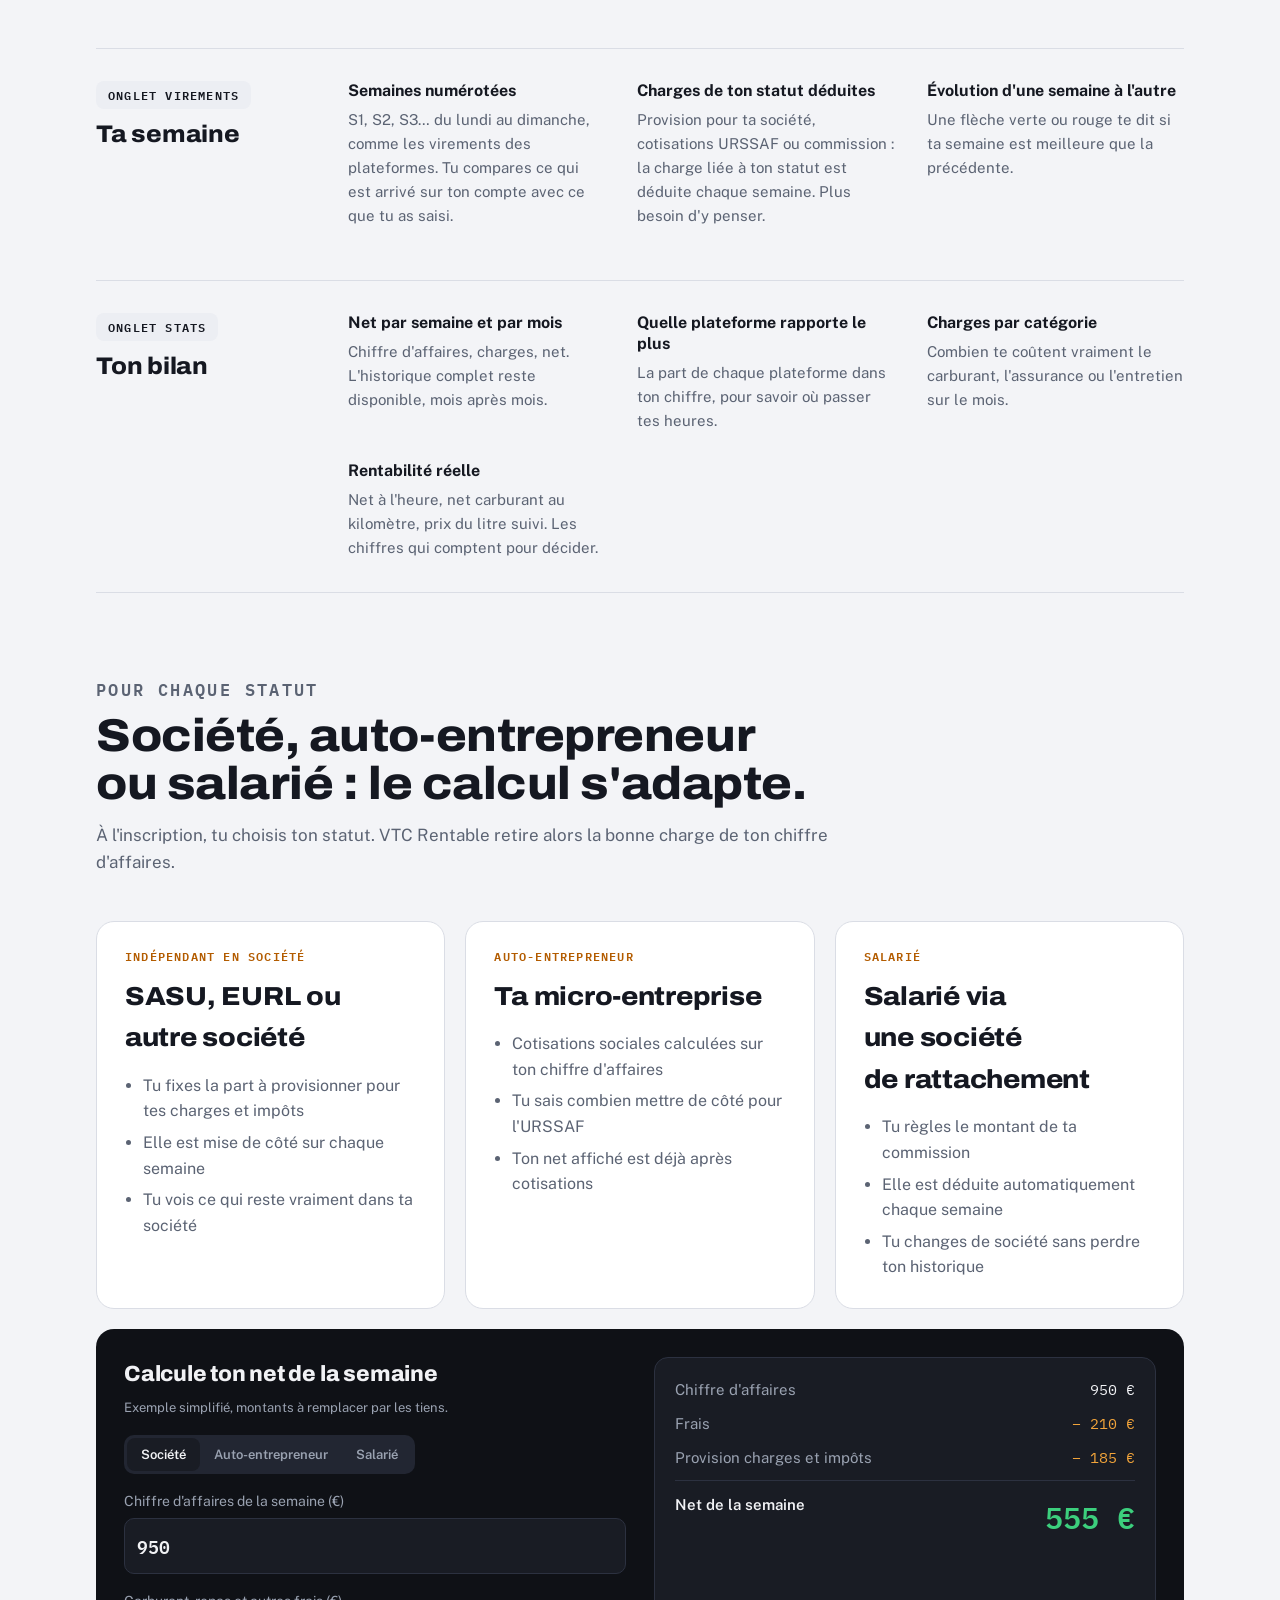
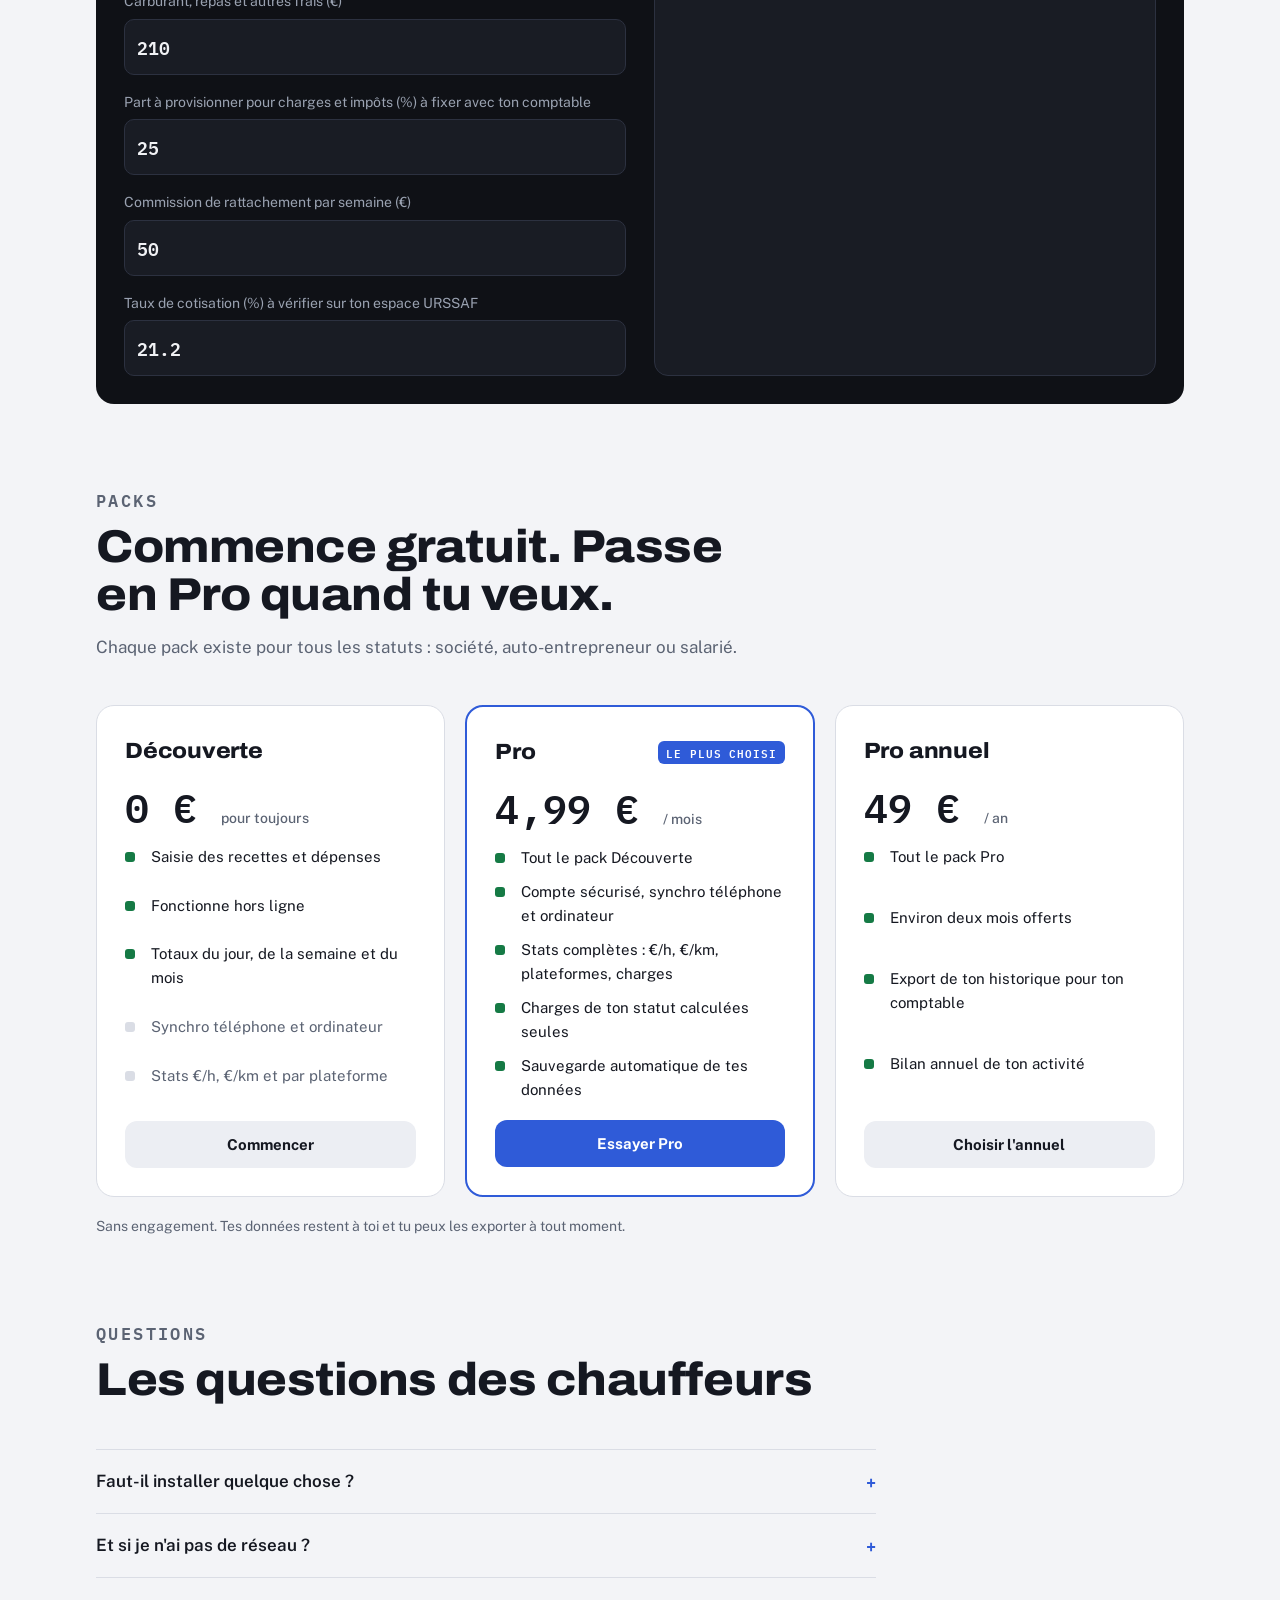
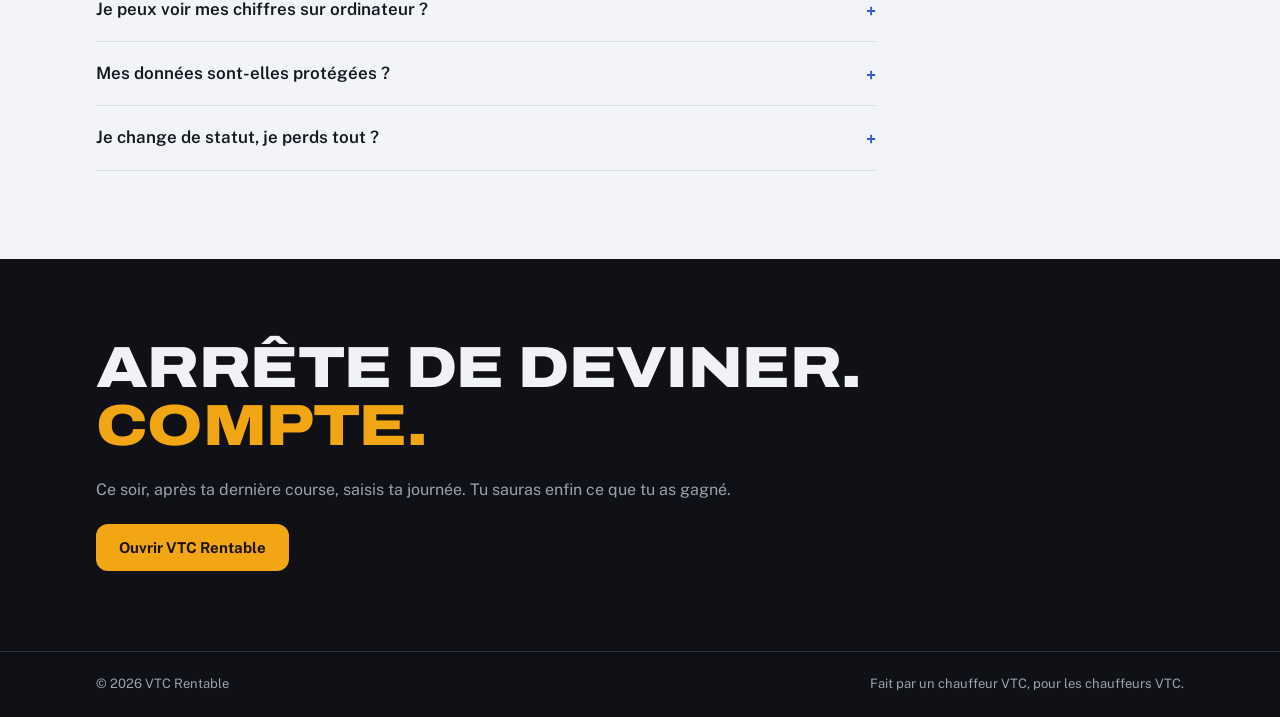
==== commit 7d23ee83: "Site vitrine : renommé VTC Rentable Co-Authored-By: Claude Opus 5.5 <noreply@anthropic.com> Claude-S" ====
--- a/site/index.html
+++ b/site/index.html
@@ -6,8 +6,9 @@
 <meta name="theme-color" content="#0f1116">
 <link rel="icon" href="../icon-192.png">
 <link rel="apple-touch-icon" href="../apple-touch-icon.png">
-<title>VTC Pro</title>
-<meta name="description" content="VTC Pro : l'appli qui calcule le vrai revenu des chauffeurs VTC. Recettes Uber, Bolt, Heetch, dépenses, société, auto-entreprise ou salariat, stats €/h et €/km.">
+<link rel="canonical" href="https://vtcrentable.com/">
+<title>VTC Rentable</title>
+<meta name="description" content="VTC Rentable : l'appli qui calcule le vrai revenu des chauffeurs VTC. Recettes Uber, Bolt, Heetch, dépenses, société, auto-entreprise ou salariat, stats €/h et €/km.">
 <link rel="preconnect" href="https://fonts.googleapis.com">
 <link rel="preconnect" href="https://fonts.gstatic.com" crossorigin>
 <link rel="stylesheet" href="https://fonts.googleapis.com/css2?family=Archivo:wdth,wght@62..125,400..900&family=Public+Sans:wght@400;500;600&family=IBM+Plex+Mono:wght@500;600&display=swap">
@@ -192,7 +193,7 @@
 <header class="night">
   <nav class="top" aria-label="Navigation principale">
     <div class="wrap">
-      <a class="logo" href="#top">VTC <span>Pro</span></a>
+      <a class="logo" href="#top">VTC <span>Rentable</span></a>
       <ul>
         <li><a href="#fonctions">Fonctionnalités</a></li>
         <li><a href="#profils">Ton statut</a></li>
@@ -208,7 +209,7 @@
       <div class="hero-text">
         <p class="eyebrow" style="color:var(--amber)">L'appli des chauffeurs VTC</p>
         <h1 style="margin-top:16px">Ce que tu gagnes <em>vraiment</em>, chaque soir.</h1>
-        <p class="lead">Uber, Bolt, Heetch, courses privées, pourboires : tu saisis ta journée en 30 secondes. VTC Pro retire le carburant, les repas, les cotisations et les charges de ton statut, et t'affiche ton net à l'heure et au kilomètre.</p>
+        <p class="lead">Uber, Bolt, Heetch, courses privées, pourboires : tu saisis ta journée en 30 secondes. VTC Rentable retire le carburant, les repas, les cotisations et les charges de ton statut, et t'affiche ton net à l'heure et au kilomètre.</p>
         <div class="ctas">
           <a class="btn btn-amber" href="../">Essayer gratuitement</a>
           <a class="btn btn-ghost" href="#fonctions">Voir les fonctionnalités</a>
@@ -220,7 +221,7 @@
 
       <div class="phone" aria-label="Aperçu de l'écran Jour de l'appli, données d'exemple">
         <div class="screen">
-          <div class="scr-h"><b>VTC<i>Pro</i></b><span style="font-size:16px;color:var(--night-muted)">⚙︎</span></div>
+          <div class="scr-h"><b>VTC<i>Rentable</i></b><span style="font-size:16px;color:var(--night-muted)">⚙︎</span></div>
           <div class="scr-sub">Synchronisé · téléphone et ordinateur</div>
           <div class="scr-tabs"><span class="on">Jour</span><span>Virements</span><span>Stats</span></div>
           <div class="scr-sum">
@@ -300,7 +301,7 @@
       <div class="sec-head">
         <p class="eyebrow">Pour chaque statut</p>
         <h2>Société, auto-entrepreneur ou salarié : le calcul s'adapte.</h2>
-        <p>À l'inscription, tu choisis ton statut. VTC Pro retire alors la bonne charge de ton chiffre d'affaires.</p>
+        <p>À l'inscription, tu choisis ton statut. VTC Rentable retire alors la bonne charge de ton chiffre d'affaires.</p>
       </div>
 
       <div class="profiles">
@@ -437,14 +438,14 @@
     <div class="wrap">
       <h2>Arrête de deviner.<br><em>Compte.</em></h2>
       <p>Ce soir, après ta dernière course, saisis ta journée. Tu sauras enfin ce que tu as gagné.</p>
-      <a class="btn btn-amber" href="../">Ouvrir VTC Pro</a>
+      <a class="btn btn-amber" href="../">Ouvrir VTC Rentable</a>
     </div>
   </section>
 </main>
 
 <footer>
   <div class="wrap">
-    <span>© 2026 VTC Pro</span>
+    <span>© 2026 VTC Rentable</span>
     <span>Fait par un chauffeur VTC, pour les chauffeurs VTC.</span>
   </div>
 </footer>
